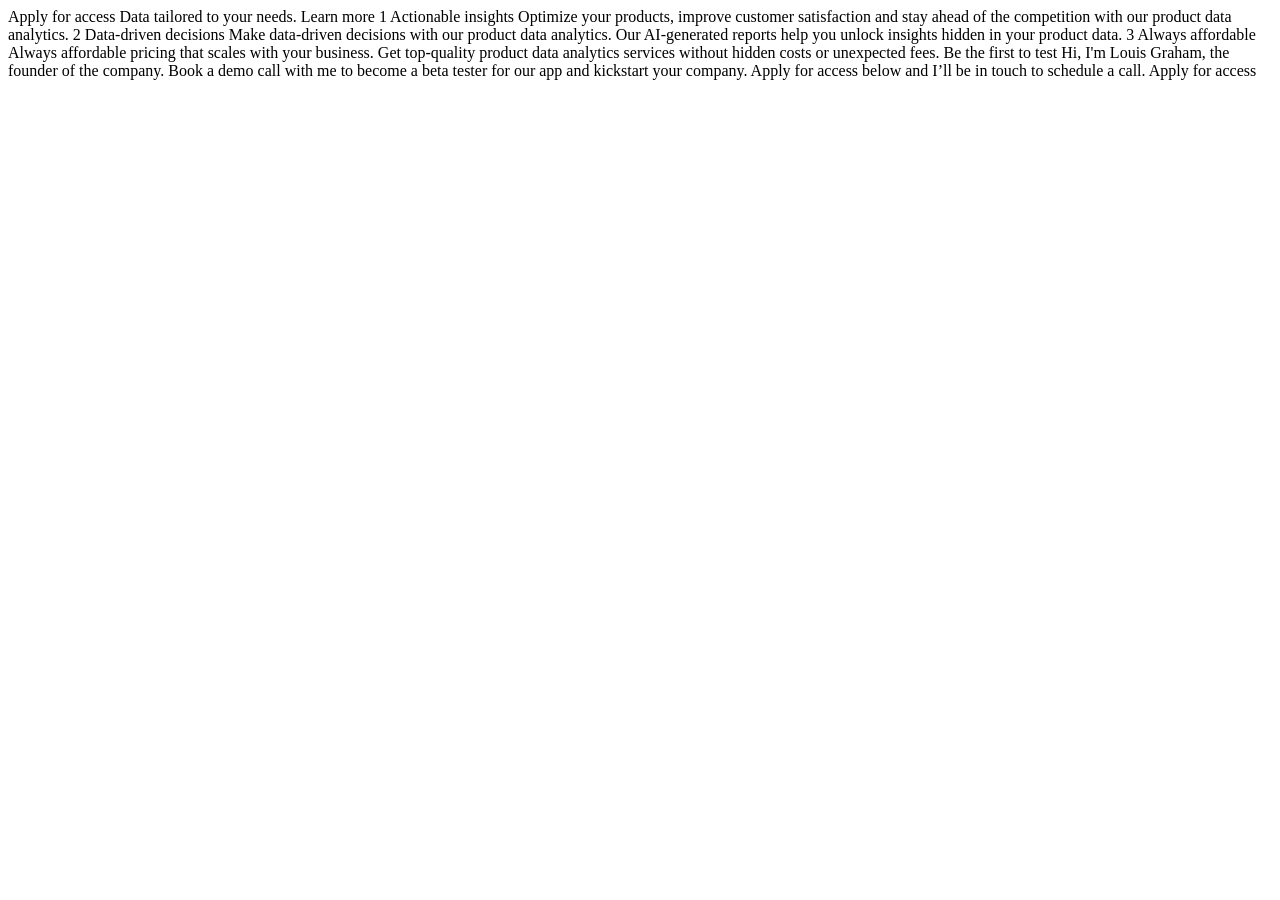
==== index.html @ 90064e82 "initial addition of files" ====
<!DOCTYPE html>
<html lang="en">
<head>
  <meta charset="UTF-8">
  <meta name="viewport" content="width=device-width, initial-scale=1.0">

  <link rel="icon" type="image/png" sizes="32x32" href="./assets/images/favicon-32x32.png">
  
  <title>Frontend Mentor | Workit landing page</title>
</head>
<body>

  Apply for access

  Data tailored to your needs.

  Learn more
  
  1

  Actionable insights
  
  Optimize your products, improve customer satisfaction and stay ahead of the competition 
  with our product data analytics.

  2

  Data-driven decisions

  Make data-driven decisions with our product data analytics. Our AI-generated reports help 
  you unlock insights hidden in your product data.

  3

  Always affordable

  Always affordable pricing that scales with your business. Get top-quality product data 
  analytics services without hidden costs or unexpected fees.

  Be the first to test

  Hi, I'm Louis Graham, the founder of the company. Book a demo call with me to become a 
  beta tester for our app and kickstart your company. Apply for access below and I’ll be 
  in touch to schedule a call.

  Apply for access

</body>
</html>
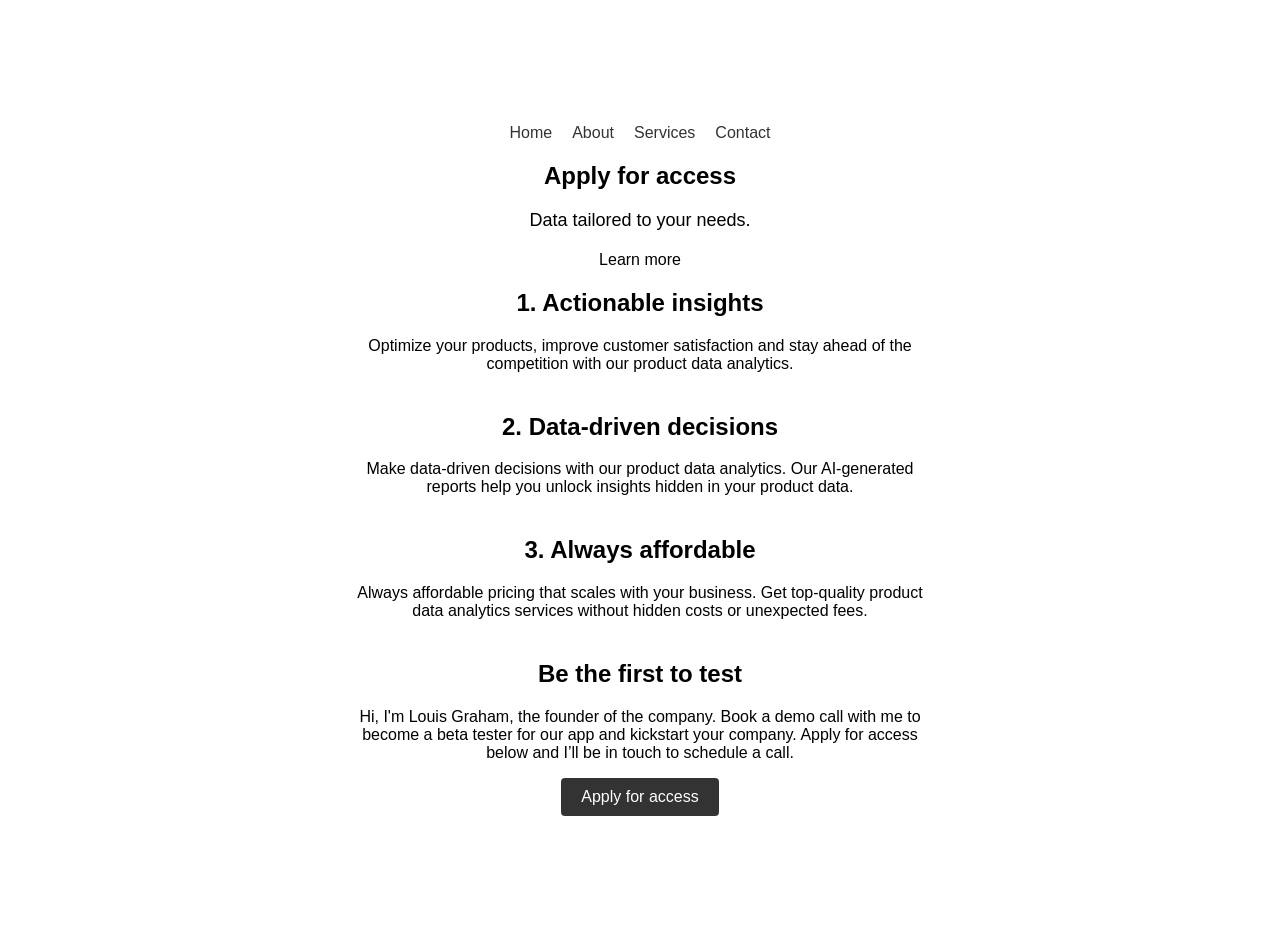
==== commit 1832bab4: "modified index.html and added style.css" ====
--- a/index.html
+++ b/index.html
@@ -5,45 +5,99 @@
   <meta name="viewport" content="width=device-width, initial-scale=1.0">
 
   <link rel="icon" type="image/png" sizes="32x32" href="./assets/images/favicon-32x32.png">
-  
+
   <title>Frontend Mentor | Workit landing page</title>
+
+  <style>
+    /* CSS code for the flexbox layout */
+    body {
+      display: flex;
+      flex-direction: column;
+      align-items: center;
+      justify-content: center;
+      min-height: 100vh;
+      margin: 0;
+      padding: 20px;
+      font-family: Arial, sans-serif;
+    }
+
+    .container {
+      max-width: 600px;
+      text-align: center;
+    }
+
+    .nav {
+      display: flex;
+      justify-content: center;
+      margin-bottom: 20px;
+    }
+
+    .nav a {
+      margin: 0 10px;
+      text-decoration: none;
+      color: #333;
+    }
+
+    .heading {
+      font-size: 24px;
+      font-weight: bold;
+      margin-bottom: 20px;
+    }
+
+    .subheading {
+      font-size: 18px;
+      margin-bottom: 20px;
+    }
+
+    .section {
+      margin-bottom: 40px;
+    }
+
+    .cta-button {
+      display: inline-block;
+      padding: 10px 20px;
+      background-color: #333;
+      color: #fff;
+      text-decoration: none;
+      border-radius: 4px;
+    }
+  </style>
 </head>
 <body>
+  <div class="container">
+    <nav class="nav">
+      <a href="#">Home</a>
+      <a href="#">About</a>
+      <a href="#">Services</a>
+      <a href="#">Contact</a>
+    </nav>
 
-  Apply for access
+    <h1 class="heading">Apply for access</h1>
 
-  Data tailored to your needs.
+    <p class="subheading">Data tailored to your needs.</p>
 
-  Learn more
-  
-  1
+    <p>Learn more</p>
 
-  Actionable insights
-  
-  Optimize your products, improve customer satisfaction and stay ahead of the competition 
-  with our product data analytics.
+    <div class="section">
+      <h2>1. Actionable insights</h2>
+      <p>Optimize your products, improve customer satisfaction and stay ahead of the competition with our product data analytics.</p>
+    </div>
 
-  2
+    <div class="section">
+      <h2>2. Data-driven decisions</h2>
+      <p>Make data-driven decisions with our product data analytics. Our AI-generated reports help you unlock insights hidden in your product data.</p>
+    </div>
 
-  Data-driven decisions
+    <div class="section">
+      <h2>3. Always affordable</h2>
+      <p>Always affordable pricing that scales with your business. Get top-quality product data analytics services without hidden costs or unexpected fees.</p>
+    </div>
 
-  Make data-driven decisions with our product data analytics. Our AI-generated reports help 
-  you unlock insights hidden in your product data.
+    <h2>Be the first to test</h2>
 
-  3
+    <p>Hi, I'm Louis Graham, the founder of the company. Book a demo call with me to become a beta tester for our app and kickstart your company. Apply for access below and I’ll be in touch to schedule a call.</p>
 
-  Always affordable
-
-  Always affordable pricing that scales with your business. Get top-quality product data 
-  analytics services without hidden costs or unexpected fees.
-
-  Be the first to test
-
-  Hi, I'm Louis Graham, the founder of the company. Book a demo call with me to become a 
-  beta tester for our app and kickstart your company. Apply for access below and I’ll be 
-  in touch to schedule a call.
-
-  Apply for access
-
+    <a class="cta-button" href="#">Apply for access</a>
+  </div>
 </body>
-</html>+</html>
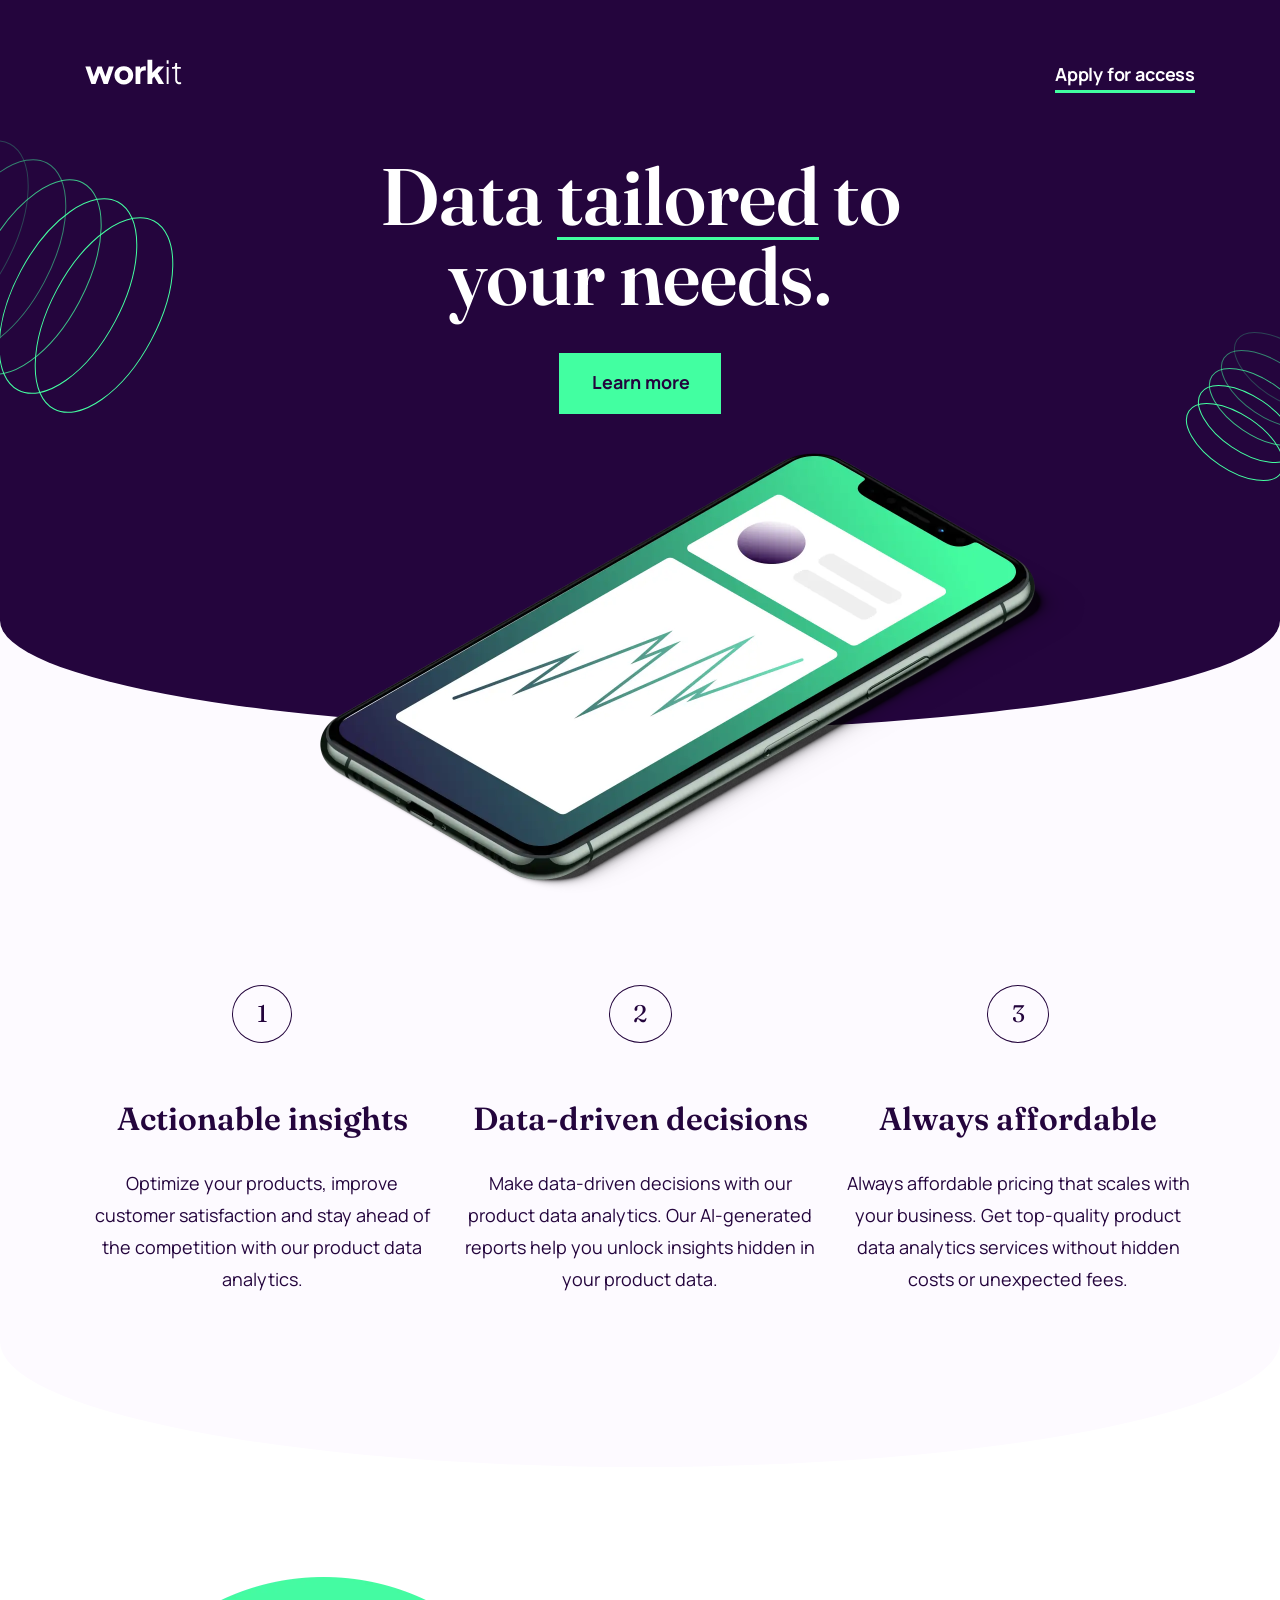
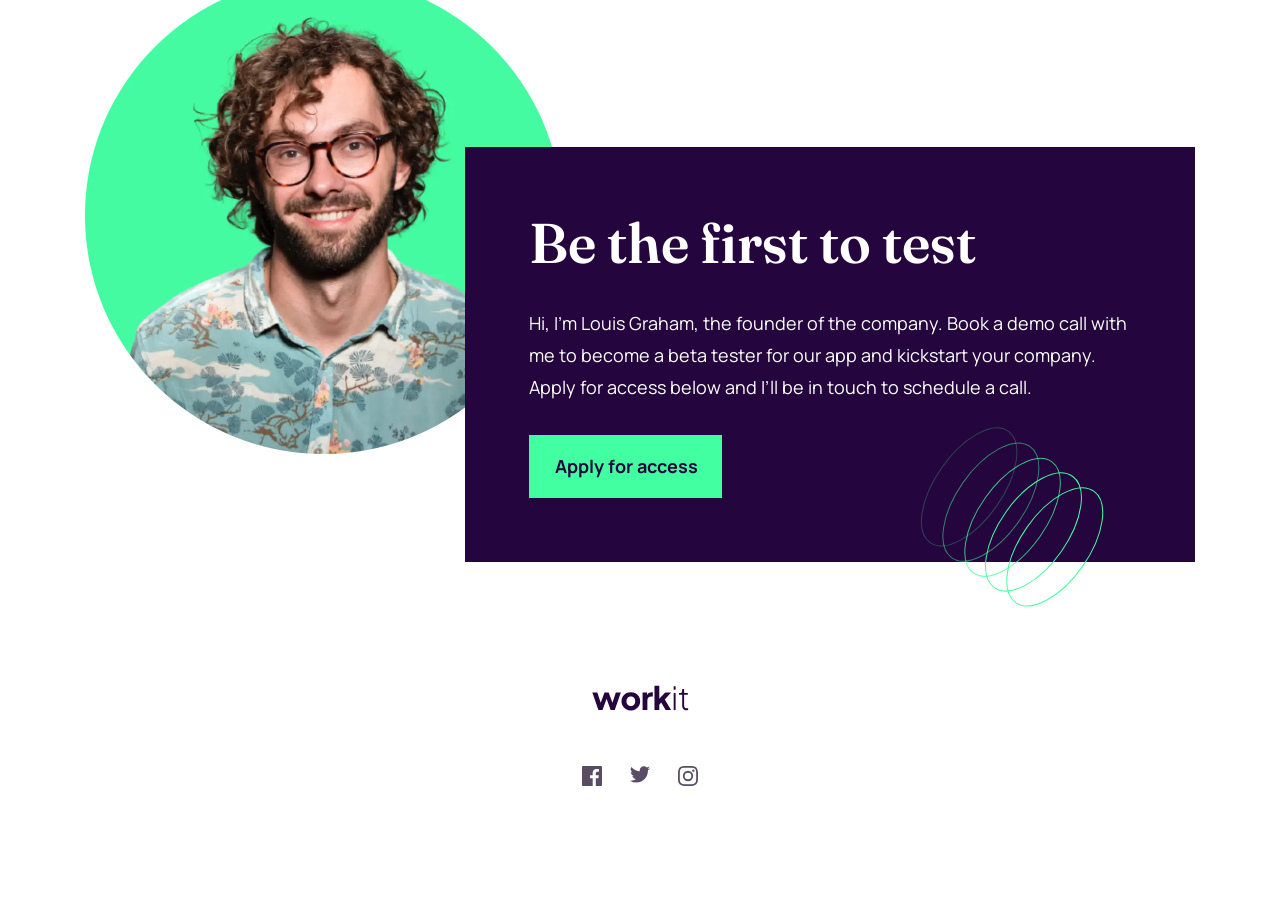
==== commit 38646e39: "modified index.html and added folders for CSS and images" ====
--- a/index.html
+++ b/index.html
@@ -1,103 +1,135 @@
 <!DOCTYPE html>
 <html lang="en">
-<head>
-  <meta charset="UTF-8">
-  <meta name="viewport" content="width=device-width, initial-scale=1.0">
+  <head>
+    <meta charset="UTF-8" />
+    <meta name="viewport" content="width=device-width, initial-scale=1.0" />
 
-  <link rel="icon" type="image/png" sizes="32x32" href="./assets/images/favicon-32x32.png">
-
-  <title>Frontend Mentor | Workit landing page</title>
-
-  <style>
-    /* CSS code for the flexbox layout */
-    body {
-      display: flex;
-      flex-direction: column;
-      align-items: center;
-      justify-content: center;
-      min-height: 100vh;
-      margin: 0;
-      padding: 20px;
-      font-family: Arial, sans-serif;
-    }
-
-    .container {
-      max-width: 600px;
-      text-align: center;
-    }
-
-    .nav {
-      display: flex;
-      justify-content: center;
-      margin-bottom: 20px;
-    }
-
-    .nav a {
-      margin: 0 10px;
-      text-decoration: none;
-      color: #333;
-    }
-
-    .heading {
-      font-size: 24px;
-      font-weight: bold;
-      margin-bottom: 20px;
-    }
-
-    .subheading {
-      font-size: 18px;
-      margin-bottom: 20px;
-    }
-
-    .section {
-      margin-bottom: 40px;
-    }
-
-    .cta-button {
-      display: inline-block;
-      padding: 10px 20px;
-      background-color: #333;
-      color: #fff;
-      text-decoration: none;
-      border-radius: 4px;
-    }
-  </style>
-</head>
-<body>
-  <div class="container">
-    <nav class="nav">
-      <a href="#">Home</a>
-      <a href="#">About</a>
-      <a href="#">Services</a>
-      <a href="#">Contact</a>
-    </nav>
-
-    <h1 class="heading">Apply for access</h1>
-
-    <p class="subheading">Data tailored to your needs.</p>
-
-    <p>Learn more</p>
-
-    <div class="section">
-      <h2>1. Actionable insights</h2>
-      <p>Optimize your products, improve customer satisfaction and stay ahead of the competition with our product data analytics.</p>
-    </div>
-
-    <div class="section">
-      <h2>2. Data-driven decisions</h2>
-      <p>Make data-driven decisions with our product data analytics. Our AI-generated reports help you unlock insights hidden in your product data.</p>
-    </div>
-
-    <div class="section">
-      <h2>3. Always affordable</h2>
-      <p>Always affordable pricing that scales with your business. Get top-quality product data analytics services without hidden costs or unexpected fees.</p>
-    </div>
-
-    <h2>Be the first to test</h2>
-
-    <p>Hi, I'm Louis Graham, the founder of the company. Book a demo call with me to become a beta tester for our app and kickstart your company. Apply for access below and I’ll be in touch to schedule a call.</p>
-
-    <a class="cta-button" href="#">Apply for access</a>
-  </div>
-</body>
+    <link
+      rel="icon"
+      type="image/png"
+      sizes="32x32"
+      href="./images/favicon-32x32.png"
+    />
+    <link rel="preconnect" href="https://fonts.googleapis.com" />
+    <link rel="preconnect" href="https://fonts.gstatic.com" crossorigin />
+    <link
+      href="https://fonts.googleapis.com/css2?family=Fraunces:opsz,wght@9..144,600&family=Manrope:wght@400;700&display=swap"
+      rel="stylesheet"
+    />
+    <link href="css/style.css" rel="stylesheet" type="text/css" />
+    <link href="css/media.css" rel="stylesheet" type="text/css" />
+    <link href="css/reset.css" rel="stylesheet" type="text/css" />
+    <title>Frontend Mentor | Workit landing page</title>
+  </head>
+  <body>
+    <header id="header">
+      <div class="container">
+        <div class="header">
+          <div class="header_nav">
+            <div class="header_logo">
+              <a href="#"
+                ><img src="./images/logo-light.svg" alt="Logo_anchor"
+              /></a>
+            </div>
+            <div>
+              <a class="header_link" href="#footer">Apply for access</a>
+            </div>
+          </div>
+          <div class="header_content">
+            <h1 class="header_content--title">
+              Data <span class="underline">tailored</span> to your needs.
+            </h1>
+          </div>
+          <div class="button_wrapper">
+            <a class="button" href="#">Learn more</a>
+          </div>
+          <div class="phone-image">
+            <img src="./images/image-hero.webp" alt="phone_photo" />
+          </div>
+        </div>
+      </div>
+    </header>
+    <main id="main">
+      <div class="container">
+        <div class="main_row">
+          <div class="row_item">
+            <p class="row_item--number">1</p>
+            <h3 class="row_item--title">Actionable insights</h3>
+            <p class="row_item--text">
+              Optimize your products, improve customer satisfaction and stay
+              ahead of the competition with our product data analytics.
+            </p>
+          </div>
+          <div class="row_item">
+            <p class="row_item--number">2</p>
+            <h3 class="row_item--title">Data-driven decisions</h3>
+            <p class="row_item--text">
+              Make data-driven decisions with our product data analytics. Our
+              AI-generated reports help you unlock insights hidden in your
+              product data.
+            </p>
+          </div>
+          <div class="row_item">
+            <p class="row_item--number">3</p>
+            <h3 class="row_item--title">Always affordable</h3>
+            <p class="row_item--text">
+              Always affordable pricing that scales with your business. Get
+              top-quality product data analytics services without hidden costs
+              or unexpected fees.
+            </p>
+          </div>
+        </div>
+      </div>
+    </main>
+    <section id="hero_section">
+      <div class="container">
+        <div class="hero_row">
+          <div class="hero_image">
+            <img src="./images/image-founder.webp" alt="founder_photo" />
+          </div>
+          <div class="hero_content">
+            <h2 class="hero_content--title">Be the first to test</h2>
+            <p class="hero_content--text">
+              Hi, I'm Louis Graham, the founder of the company. Book a demo call
+              with me to become a beta tester for our app and kickstart your
+              company. Apply for access below and I’ll be in touch to schedule a
+              call.
+            </p>
+            <a class="button_hero" href="#">Apply for access</a>
+          </div>
+        </div>
+      </div>
+    </section>
+    <footer id="footer">
+      <div class="container">
+        <div class="footer_wrapper">
+          <div class="footer_logo">
+            <a href="#header"
+              ><img src="./images/logo-dark.svg" alt="logo_footer"
+            /></a>
+          </div>
+          <div class="footer_social">
+            <a href="#" class="footer_social--item"
+              ><img
+                class="path"
+                src="./images/icon-facebook.svg"
+                alt="facebook_social"
+            /></a>
+            <a href="#" class="footer_social--item"
+              ><img
+                class="path"
+                src="./images/icon-twitter.svg"
+                alt="facebook_social"
+            /></a>
+            <a href="#" class="footer_social--item"
+              ><img
+                class="path"
+                src="./images/icon-instagram.svg"
+                alt="facebook_social"
+            /></a>
+          </div>
+        </div>
+      </div>
+    </footer>
+  </body>
 </html>
--- a/css/style.css
+++ b/css/style.css
@@ -0,0 +1,294 @@
+html {
+  scroll-behavior: smooth;
+}
+
+:root {
+  --container-width: 1140px;
+  --container-width-tablet: 719px;
+  --container-width-mobile: 373px;
+  --container-padding: 0 15px;
+  --dark-purple: hsl(273, 85%, 13%);
+  --ghost-white: hsl(276, 100%, 99%);
+  --davys-grey: hsl(271, 12%, 34%);
+  --turquoise: hsl(150, 100%, 63%);
+}
+
+body {
+  font-family: "Manrope", sans-serif;
+  font-weight: 400;
+  font-size: 18px;
+  line-height: 32px;
+}
+
+.container {
+  width: var(--container-width);
+  padding: var(--container-padding);
+  margin: 0 auto;
+}
+
+h1,
+h2,
+h3 {
+  font-family: "Fraunces", serif;
+  font-weight: 600;
+}
+
+h1 {
+  font-size: 80px;
+  line-height: 80px;
+}
+
+h2 {
+  font-size: 56px;
+  line-height: 64px;
+}
+
+h3 {
+  font-size: 32px;
+  line-height: 40px;
+}
+
+.button_wrapper {
+  display: flex;
+}
+
+.button {
+  background-color: var(--turquoise);
+  border: 2px solid var(--turquoise);
+  padding: 11px 29.5px 14px 30.5px;
+  display: inline-block;
+  margin: 0 auto;
+  color: var(--dark-purple);
+  font-family: "Manrope", sans-serif;
+  font-weight: 700;
+  transition: all 0.2s ease-in;
+}
+
+.button_hero {
+  background-color: var(--turquoise);
+  border: 2px solid var(--turquoise);
+  padding: 13px 22.5px 14px 23.5px;
+  display: inline-block;
+  margin: 0 auto;
+  color: var(--dark-purple);
+  font-family: "Manrope", sans-serif;
+  font-weight: 700;
+  transition: all 0.2s ease-in;
+}
+
+.button:hover,
+.button_hero:hover {
+  background-color: transparent;
+  color: var(--turquoise);
+}
+
+.underline {
+  position: relative;
+}
+
+.underline::after {
+  content: "";
+  background-color: var(--turquoise);
+  position: absolute;
+  top: 90px;
+  left: 0;
+  width: 100%;
+  height: 3px;
+  display: inline-block;
+}
+
+/* HEADER */
+
+#header {
+  padding-top: 57.78px;
+  background-color: var(--dark-purple);
+  border-bottom-left-radius: 50% 15%;
+  border-bottom-right-radius: 50% 15%;
+  min-width: 100%;
+  height: 730px;
+  position: relative;
+}
+
+#header::before {
+  content: "";
+  background-image: url(../images/bg-pattern-1.svg);
+  background-repeat: no-repeat;
+  position: absolute;
+  left: -138px;
+  top: 118px;
+  width: 40%;
+  height: 100%;
+}
+
+#header::after {
+  content: "";
+  background-image: url(../images/bg-pattern-2.svg);
+  background-repeat: no-repeat;
+  position: absolute;
+  right: -20px;
+  top: 316px;
+  width: 10%;
+  height: 100%;
+}
+
+.header_nav {
+  display: flex;
+  justify-content: space-between;
+  align-items: center;
+}
+
+.header_link {
+  color: #fff;
+  font-weight: 700;
+  letter-spacing: -0.18px;
+  transition: color 0.2s ease-in;
+}
+
+.header_link:hover {
+  color: var(--turquoise);
+}
+
+.header_link:after {
+  content: "";
+  display: block;
+  width: 140px;
+  height: 3px;
+  background-color: var(--turquoise);
+}
+
+.header_content {
+  margin-top: 63.62px;
+  margin-bottom: 37px;
+}
+
+.header_content--title {
+  color: #fff;
+  text-align: center;
+  margin: 0 auto;
+  max-width: 635px;
+}
+
+.phone-image {
+  position: absolute;
+  top: 62%;
+  left: 25%;
+}
+
+.phone-image img {
+  width: 767px;
+}
+
+/* MAIN */
+
+#main {
+  margin-top: -100px;
+  padding-top: 355px;
+  padding-bottom: 172px;
+  background-color: var(--ghost-white);
+  min-width: 100%;
+  border-bottom-left-radius: 50% 15%;
+  border-bottom-right-radius: 50% 15%;
+}
+
+.main_row {
+  display: flex;
+  justify-content: space-between;
+}
+
+.row_item {
+  max-width: 354px;
+  display: flex;
+  flex-direction: column;
+  align-items: center;
+  text-align: center;
+  font-family: "Fraunces", serif;
+  color: var(--dark-purple);
+}
+
+.row_item--number {
+  margin-bottom: 56px;
+  border: 1px solid var(--dark-purple);
+  border-radius: 50%;
+  padding: 8px 23.5px;
+  font-size: 24px;
+  line-height: 40px;
+}
+
+.row_item--title {
+  margin-bottom: 28px;
+}
+
+.row_item--text {
+  font-family: "Manrope", sans-serif;
+}
+
+/* Hero */
+
+#hero_section {
+  padding-top: 110px;
+}
+
+.hero_row {
+  position: relative;
+}
+
+.hero_row:after {
+  content: "";
+  background-image: url(../images/bg-pattern-3.svg);
+  background-repeat: no-repeat;
+  position: absolute;
+  width: 20%;
+  height: 50%;
+  right: 71px;
+  bottom: -195px;
+}
+
+.hero_image img {
+  width: 477px;
+  height: 477px;
+}
+
+.hero_content {
+  background-color: var(--dark-purple);
+  color: #fff;
+  max-width: 730px;
+  padding: 64px;
+  position: absolute;
+  top: 170px;
+  right: 0;
+}
+
+.hero_content--title {
+  margin-bottom: 32px;
+}
+
+.hero_content--text {
+  margin-bottom: 32px;
+}
+
+/* FOOTER */
+
+#footer {
+  margin-top: 230.78px;
+  padding-bottom: 110px;
+}
+
+.footer_wrapper {
+  display: flex;
+  align-items: center;
+  flex-direction: column;
+}
+
+.footer_logo {
+  margin-bottom: 49.62px;
+}
+
+.footer_social {
+  display: flex;
+  column-gap: 28px;
+}
+
+.path:hover {
+  filter: brightness(0) saturate(100%) invert(7%) sepia(32%) saturate(7396%)
+    hue-rotate(266deg) brightness(89%) contrast(106%);
+}
--- a/css/media.css
+++ b/css/media.css
@@ -0,0 +1,256 @@
+@import url(../css/style.css);
+
+@media screen and (max-width: 768px) {
+  .container {
+    width: var(--container-width-tablet);
+    padding: var(--container-padding);
+    margin: 0 auto;
+  }
+
+  /* HEADER */
+
+  .underline::after {
+    top: 70px;
+  }
+
+  #header {
+    padding-top: 32px;
+    height: 540.24px;
+    border-bottom-left-radius: 60% 12%;
+    border-bottom-right-radius: 60% 12%;
+  }
+
+  #header::before {
+    left: -228px;
+    top: 72px;
+    width: 41%;
+  }
+
+  #header::after {
+    right: 1px;
+    top: 251px;
+  }
+
+  .header_content {
+    margin-top: 56px;
+  }
+
+  .header_content--title {
+    max-width: 550px;
+    font-size: 60px;
+    line-height: 60px;
+  }
+
+  .button {
+    padding: 9px 22px 10px 21px;
+    font-size: 16px;
+    line-height: 32px;
+  }
+
+  .phone-image {
+    top: 73%;
+    left: 20%;
+  }
+
+  .phone-image img {
+    width: 514px;
+  }
+
+  /* MAIN */
+
+  #main {
+    padding-top: 300px;
+    padding-bottom: 65.73px;
+    border-bottom-left-radius: 52% 11%;
+    border-bottom-right-radius: 52% 11%;
+  }
+
+  .main_row {
+    display: flex;
+    flex-direction: column;
+    align-items: flex-end;
+  }
+
+  .row_item {
+    flex-direction: row;
+    flex-wrap: wrap;
+    max-width: 573px;
+    margin-bottom: 48px;
+    position: relative;
+  }
+
+  .row_item--number {
+    position: absolute;
+    top: 42px;
+    left: -57px;
+    font-size: 20px;
+    line-height: 36px;
+    padding: 4px 16px;
+  }
+
+  .row_item--title {
+    font-size: 28px;
+    line-height: 36px;
+    margin-bottom: 16px;
+  }
+
+  .row_item--text {
+    max-width: 493px;
+    font-size: 16px;
+    line-height: 28px;
+    text-align: left;
+  }
+
+  /* HERO */
+
+  #hero_section {
+    padding-top: 94.27px;
+  }
+
+  .hero_row:after {
+    width: 30%;
+    height: 70%;
+    right: 28px;
+    bottom: -336px;
+  }
+
+  .hero_image img {
+    width: 281px;
+    height: 281px;
+  }
+
+  .hero_content {
+    max-width: 514px;
+    padding: 48px 56px 56px 56px;
+    top: 150px;
+  }
+
+  .hero_content--title {
+    margin-bottom: 24px;
+    font-size: 48px;
+    line-height: 56px;
+  }
+
+  .hero_content--text {
+    font-size: 16px;
+    line-height: 28px;
+    margin-bottom: 24px;
+  }
+
+  .button_hero {
+    font-size: 16px;
+    line-height: 32px;
+    padding: 9px 21.5px 10px 21.5px;
+  }
+
+  /* FOOTER */
+
+  #footer {
+    padding-top: 95px;
+    padding-bottom: 121.78px;
+  }
+}
+
+@media screen and (max-width: 375px) {
+  .container {
+    width: var(--container-width-mobile);
+    padding: var(--container-padding);
+    margin: 0 auto;
+  }
+
+  /* HEADER */
+  #header {
+    padding-top: 32px;
+    height: 471.71px;
+    border-bottom-left-radius: 45% 2%;
+    border-bottom-right-radius: 45% 2%;
+  }
+
+  .underline::after {
+    top: 55px;
+  }
+
+  .header_content--title {
+    max-width: 343px;
+    font-size: 50px;
+    line-height: 50px;
+  }
+
+  .header_content {
+    margin-top: 64px;
+  }
+
+  #header::after {
+    display: none;
+  }
+
+  .phone-image {
+    top: 83%;
+    left: 9%;
+  }
+
+  .phone-image img {
+    width: 320px;
+    height: 180px;
+  }
+
+  /* MAIN */
+
+  #main {
+    padding-top: 263px;
+    border-bottom-left-radius: 65% 4%;
+    border-bottom-right-radius: 65% 4%;
+  }
+
+  .main_row {
+    display: flex;
+    flex-direction: column;
+  }
+
+  .row_item {
+    flex-direction: column;
+    max-width: 343px;
+    margin-bottom: 40px;
+  }
+
+  .row_item--number {
+    position: static;
+    margin-bottom: 24px;
+  }
+
+  .row_item--text {
+    text-align: center;
+  }
+
+  /* HERO */
+
+  .hero_row:after {
+    display: none;
+  }
+
+  .hero_image {
+    position: absolute;
+    left: 30px;
+    top: -27px;
+  }
+
+  .hero_content {
+    max-width: 343px;
+    padding: 32px 31.5px;
+    top: 201px;
+    text-align: center;
+  }
+
+  .hero_content--title {
+    margin-bottom: 16px;
+    font-size: 32px;
+    line-height: 48px;
+  }
+
+  /* FOOTER */
+
+  #footer {
+    margin-top: 557px;
+    padding-bottom: 63.78px;
+  }
+}
